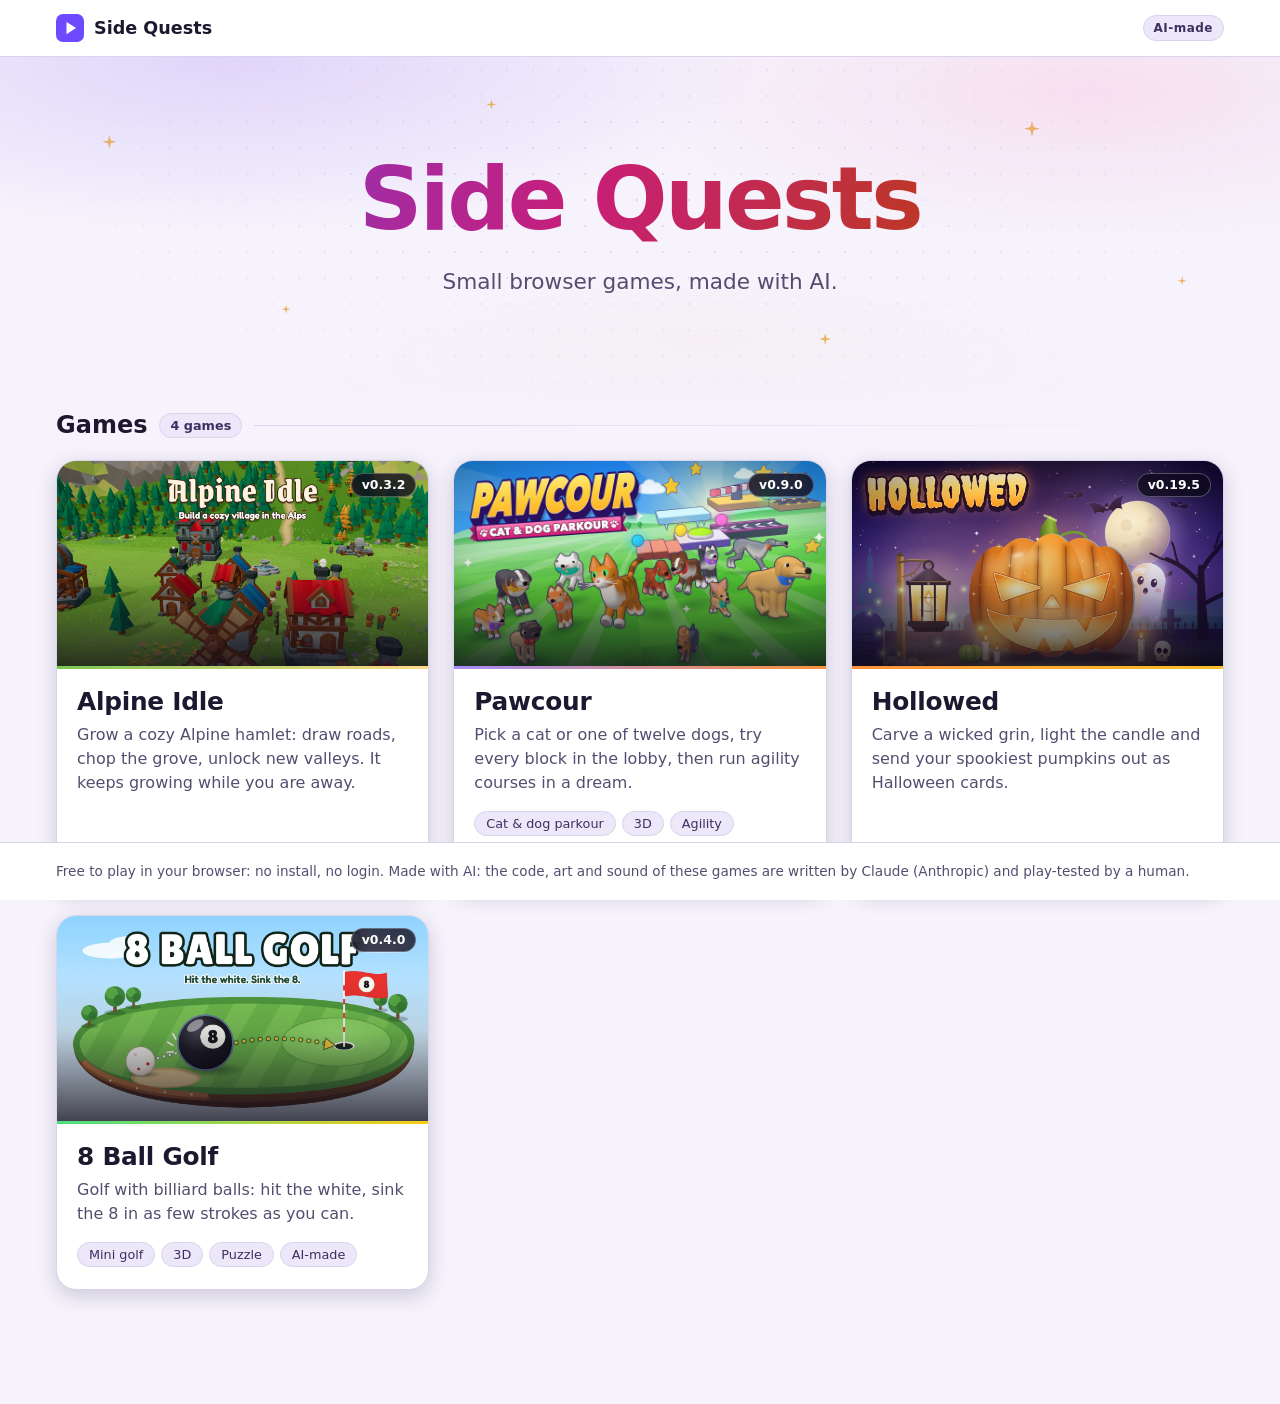
==== index.html @ d1cc4c70 "chore: publish Alpine Idle 0.3.2 (work where the work is)" ====
<!doctype html>
<html lang="en">
<head>
<meta charset="utf-8">
<meta name="viewport" content="width=device-width,initial-scale=1">
<title>Side Quests</title>
<meta name="description" content="Small browser games made with AI: a cat climbing curtains and a Halloween pumpkin-carving toy. Free to play, no install.">
<meta name="color-scheme" content="dark light">
<link rel="icon" href="data:image/svg+xml,%3Csvg xmlns='http://www.w3.org/2000/svg' viewBox='0 0 32 32'%3E%3Crect width='32' height='32' rx='8' fill='%236d4aff'/%3E%3Cpath d='M12 9l11 7-11 7z' fill='%23fff'/%3E%3C/svg%3E">
<style>
:root{--bg:#120f1e;--bar:#1a1630;--card:#211b37;--line:#38315a;--text:#f3f0fc;--muted:#bdb6d6;--chip:#2f2850;--chipt:#ddd6f4;--acc:#a58bff;--shadow:rgba(0,0,0,.5);--g1:#b794ff;--g2:#ff7ac6;--g3:#ffb454;--glow1:rgba(139,92,246,.30);--glow2:rgba(255,106,170,.18);--glow3:rgba(255,160,64,.14);--dot:rgba(190,170,255,.16);--spark:#ffd9a0}
@media (prefers-color-scheme:light){:root{--bg:#f6f3fc;--bar:#fff;--card:#fff;--line:#d9d3ec;--text:#1d1830;--muted:#554d70;--chip:#ece7f9;--chipt:#3b3160;--acc:#5b3fd6;--shadow:rgba(40,30,80,.2);--g1:#6d3fe0;--g2:#c81e78;--g3:#b9400a;--glow1:rgba(139,92,246,.20);--glow2:rgba(255,106,170,.14);--glow3:rgba(255,160,64,.14);--dot:rgba(91,63,214,.14);--spark:#e49a2c}}
*{box-sizing:border-box}
html{-webkit-text-size-adjust:100%}
body{margin:0;min-height:100vh;min-height:100dvh;display:flex;flex-direction:column;background:var(--bg);color:var(--text);font:16px/1.5 system-ui,-apple-system,"Segoe UI",Roboto,sans-serif;overflow-x:hidden}
.wrap{max-width:1200px;margin:0 auto;padding:0 16px;width:100%}
header{position:sticky;top:0;z-index:10;background:var(--bar);border-bottom:1px solid var(--line)}
.bar{display:flex;align-items:center;gap:10px;height:56px;font-weight:700;font-size:1.1rem}
.bar svg{width:28px;height:28px;flex:none}
.ai{margin-left:auto;font-size:.75rem;font-weight:600;letter-spacing:.04em;color:var(--chipt);background:var(--chip);border:1px solid var(--line);border-radius:999px;padding:3px 10px}
.hero{position:relative;overflow:hidden;isolation:isolate;text-align:center;padding:clamp(44px,9vw,96px) 0 clamp(64px,9vw,112px)}
.hero:before{-webkit-mask-image:linear-gradient(#000 55%,transparent);mask-image:linear-gradient(#000 55%,transparent)}
.hero:before{content:"";position:absolute;inset:0;z-index:-2;background:radial-gradient(60% 70% at 18% 0%,var(--glow1),transparent 70%),radial-gradient(50% 60% at 85% 10%,var(--glow2),transparent 70%),radial-gradient(45% 55% at 55% 100%,var(--glow3),transparent 70%)}
.hero:after{content:"";position:absolute;inset:0;z-index:-1;background-image:radial-gradient(var(--dot) 1.2px,transparent 1.6px);background-size:26px 26px;-webkit-mask-image:radial-gradient(70% 90% at 50% 40%,#000,transparent 85%);mask-image:radial-gradient(70% 90% at 50% 40%,#000,transparent 85%)}
.sp{position:absolute;z-index:-1;left:var(--x);top:var(--y);width:var(--s);height:var(--s);background:var(--spark);opacity:.7;clip-path:polygon(50% 0,60% 40%,100% 50%,60% 60%,50% 100%,40% 60%,0 50%,40% 40%);animation:drift var(--d) ease-in-out var(--l) infinite alternate}
@keyframes drift{from{transform:translate3d(0,0,0) rotate(0) scale(.85);opacity:.35}to{transform:translate3d(12px,-22px,0) rotate(40deg) scale(1.1);opacity:.85}}
h1{margin:0;font-size:clamp(2.6rem,10vw,5.5rem);line-height:1.05;font-weight:800;letter-spacing:-.03em;background:linear-gradient(100deg,var(--g1),var(--g2) 45%,var(--g3) 85%);-webkit-background-clip:text;background-clip:text;-webkit-text-fill-color:transparent;color:transparent;padding:0 .05em .08em}
.tag{margin:14px auto 0;max-width:34ch;font-size:clamp(1.05rem,2.6vw,1.35rem);color:var(--muted)}
main.wrap{flex:1;padding-bottom:56px}
.sec{display:flex;align-items:center;gap:12px;margin:0 0 20px}
.sec h2{margin:0;font-size:1.5rem;line-height:1.2}
.cnt{font-size:.8rem;font-weight:600;color:var(--chipt);background:var(--chip);border:1px solid var(--line);border-radius:999px;padding:2px 10px;white-space:nowrap}
.sec i{flex:1;height:1px;background:linear-gradient(90deg,var(--line),transparent)}
.grid{display:grid;gap:24px;grid-template-columns:repeat(auto-fill,minmax(min(340px,100%),1fr));list-style:none;margin:0;padding:0}
.grid>li{position:relative;min-width:0}
.tile{--a:#a58bff;--a2:#ffb454;position:relative;display:flex;flex-direction:column;height:100%;color:inherit;text-decoration:none;background:var(--card);border:1px solid var(--line);border-radius:20px;overflow:hidden;box-shadow:0 6px 20px var(--shadow);transition:transform .25s ease,box-shadow .25s ease,border-color .25s ease}
.tile:hover,.tile:focus-visible{transform:translateY(-6px);border-color:var(--a);box-shadow:0 0 0 2px var(--a),0 18px 48px var(--shadow),0 0 44px -6px var(--a)}
.tile:focus-visible{outline:3px solid var(--text);outline-offset:3px}
.cover{position:relative;overflow:hidden;background:var(--chip)}
.cover img{display:block;width:100%;height:auto;aspect-ratio:16/9;object-fit:cover;transition:transform .5s ease}
.tile:hover .cover img,.tile:focus-visible .cover img{transform:scale(1.04)}
.cover:before{content:"";position:absolute;inset:0;z-index:1;background:linear-gradient(to top,rgba(12,9,24,.78),rgba(12,9,24,.12) 45%,transparent 70%)}
.cover:after{content:"";position:absolute;left:0;right:0;bottom:0;height:3px;z-index:2;background:linear-gradient(90deg,var(--a),var(--a2))}
.ver{position:absolute;z-index:3;top:12px;right:12px;font-size:.78rem;font-weight:700;font-variant-numeric:tabular-nums;color:#fff;background:rgba(14,10,28,.78);border:1px solid rgba(255,255,255,.28);border-radius:999px;padding:2px 10px;-webkit-backdrop-filter:blur(6px);backdrop-filter:blur(6px)}
.play{position:absolute;z-index:3;left:50%;top:50%;width:68px;height:68px;margin:-34px 0 0 -34px;display:grid;place-items:center;border-radius:50%;background:linear-gradient(135deg,var(--a),var(--a2));box-shadow:0 8px 28px rgba(0,0,0,.5);opacity:0;transform:scale(.7);transition:opacity .25s ease,transform .25s ease}
.play svg{width:28px;height:28px;margin-left:4px;fill:#140f26}
.tile:hover .play,.tile:focus-visible .play{opacity:1;transform:scale(1)}
@media (hover:none){.play{opacity:.95;transform:scale(.8);width:52px;height:52px;margin:-26px 0 0 -26px;top:auto;bottom:14px;left:auto;right:14px}.play svg{width:22px;height:22px}}
.info{padding:18px 20px 22px;display:flex;flex-direction:column;flex:1}
.info h3{margin:0 0 6px;font-size:1.55rem;line-height:1.2;letter-spacing:-.01em}
.info p{margin:0 0 16px;color:var(--muted);font-size:1rem}
.tags{display:flex;flex-wrap:wrap;gap:6px;margin-top:auto}
.tags span{background:var(--chip);color:var(--chipt);border:1px solid var(--line);border-radius:999px;padding:2px 11px;font-size:.8rem}
footer{position:sticky;bottom:0;z-index:10;background:var(--bar);border-top:1px solid var(--line);color:var(--muted);font-size:.85rem}
footer p{margin:0;padding:18px 0}
@media (prefers-reduced-motion:reduce){.sp{animation:none}.tile,.cover img,.play{transition:none}.tile:hover,.tile:focus-visible{transform:none}.tile:hover .cover img,.tile:focus-visible .cover img{transform:none}}
@media (max-width:480px){.info{padding:16px}}
</style>
</head>
<body>
<header><div class="wrap bar"><svg viewBox="0 0 32 32" aria-hidden="true"><rect width="32" height="32" rx="8" fill="#6d4aff"/><path d="M12 9l11 7-11 7z" fill="#fff"/></svg><span>Side Quests</span><span class="ai">AI-made</span></div></header>
<div class="hero" id="top">
<span class="sp" style="--x:8%;--y:22%;--s:14px;--d:7s;--l:0s" aria-hidden="true"></span>
<span class="sp" style="--x:22%;--y:70%;--s:9px;--d:9s;--l:-3s" aria-hidden="true"></span>
<span class="sp" style="--x:38%;--y:12%;--s:10px;--d:8s;--l:-5s" aria-hidden="true"></span>
<span class="sp" style="--x:64%;--y:78%;--s:12px;--d:10s;--l:-2s" aria-hidden="true"></span>
<span class="sp" style="--x:80%;--y:18%;--s:16px;--d:8.5s;--l:-6s" aria-hidden="true"></span>
<span class="sp" style="--x:92%;--y:62%;--s:9px;--d:11s;--l:-4s" aria-hidden="true"></span>
<div class="wrap"><h1>Side Quests</h1><p class="tag">Small browser games, made with AI.</p></div>
</div>
<main class="wrap">
<div class="sec"><h2>Games</h2><span class="cnt" id="cnt"></span><i aria-hidden="true"></i></div>
<ul class="grid" id="grid">
</ul>
<noscript><p>Play: <a href="pawcour/">Pawcour</a> | <a href="hollowed/">Hollowed</a></p></noscript>
</main>
<footer><div class="wrap"><p>Free to play in your browser: no install, no login. Made with AI: the code, art and sound of these games are written by Claude (Anthropic) and play-tested by a human.</p></div></footer>
<script>
// To add a game: append one object here (keep href first, then version: the publish scripts patch it).
var GAMES=[
{href:"alpine-idle/",version:"0.3.2",img:"assets/alpine-idle.jpg",title:"Alpine Idle",desc:"Grow a cozy Alpine hamlet: draw roads, chop the grove, unlock new valleys. It keeps growing while you are away.",tags:["Idle","Town builder","3D","AI-made"],accent:"#7cc655",accent2:"#ffd98a"},
{href:"pawcour/",version:"0.9.0",img:"assets/pawcour.jpg",title:"Pawcour",desc:"Pick a cat or one of twelve dogs, try every block in the lobby, then run agility courses in a dream.",tags:["Cat & dog parkour","3D","Agility","AI-made"],accent:"#a78bfa",accent2:"#fb923c"},
{href:"hollowed/",version:"0.19.5",img:"assets/hollowed.jpg",title:"Hollowed",desc:"Carve a wicked grin, light the candle and send your spookiest pumpkins out as Halloween cards.",tags:["Carving","3D","Halloween","AI-made"],accent:"#fb923c",accent2:"#fbbf24"},
{href:"8-ball-golf/",version:"0.4.0",img:"assets/8-ball-golf.jpg",title:"8 Ball Golf",desc:"Golf with billiard balls: hit the white, sink the 8 in as few strokes as you can.",tags:["Mini golf","3D","Puzzle","AI-made"],accent:"#4ade80",accent2:"#facc15"}
];
var g=document.getElementById("grid");
function el(t,c,x){var e=document.createElement(t);if(c)e.className=c;if(x)e.textContent=x;return e}
GAMES.forEach(function(x){
var li=el("li"),a=el("a","tile"),cv=el("div","cover"),im=el("img"),info=el("div","info"),t=el("div","tags");
a.href=x.href;a.style.setProperty("--a",x.accent||"#a58bff");a.style.setProperty("--a2",x.accent2||x.accent||"#ffb454");
im.src=x.img;im.alt="";im.loading="lazy";im.width=1280;im.height=720;cv.appendChild(im);
if(x.version)cv.appendChild(el("span","ver","v"+x.version));
var pl=el("span","play");pl.setAttribute("aria-hidden","true");pl.innerHTML='<svg viewBox="0 0 24 24"><path d="M7 4.5v15l13-7.5z"/></svg>';cv.appendChild(pl);
x.tags.forEach(function(s){t.appendChild(el("span",0,s))});
info.append(el("h3",0,x.title),el("p",0,x.desc),t);a.append(cv,info);li.appendChild(a);g.appendChild(li)});
document.getElementById("cnt").textContent=GAMES.length+(GAMES.length===1?" game":" games");
</script>
</body>
</html>
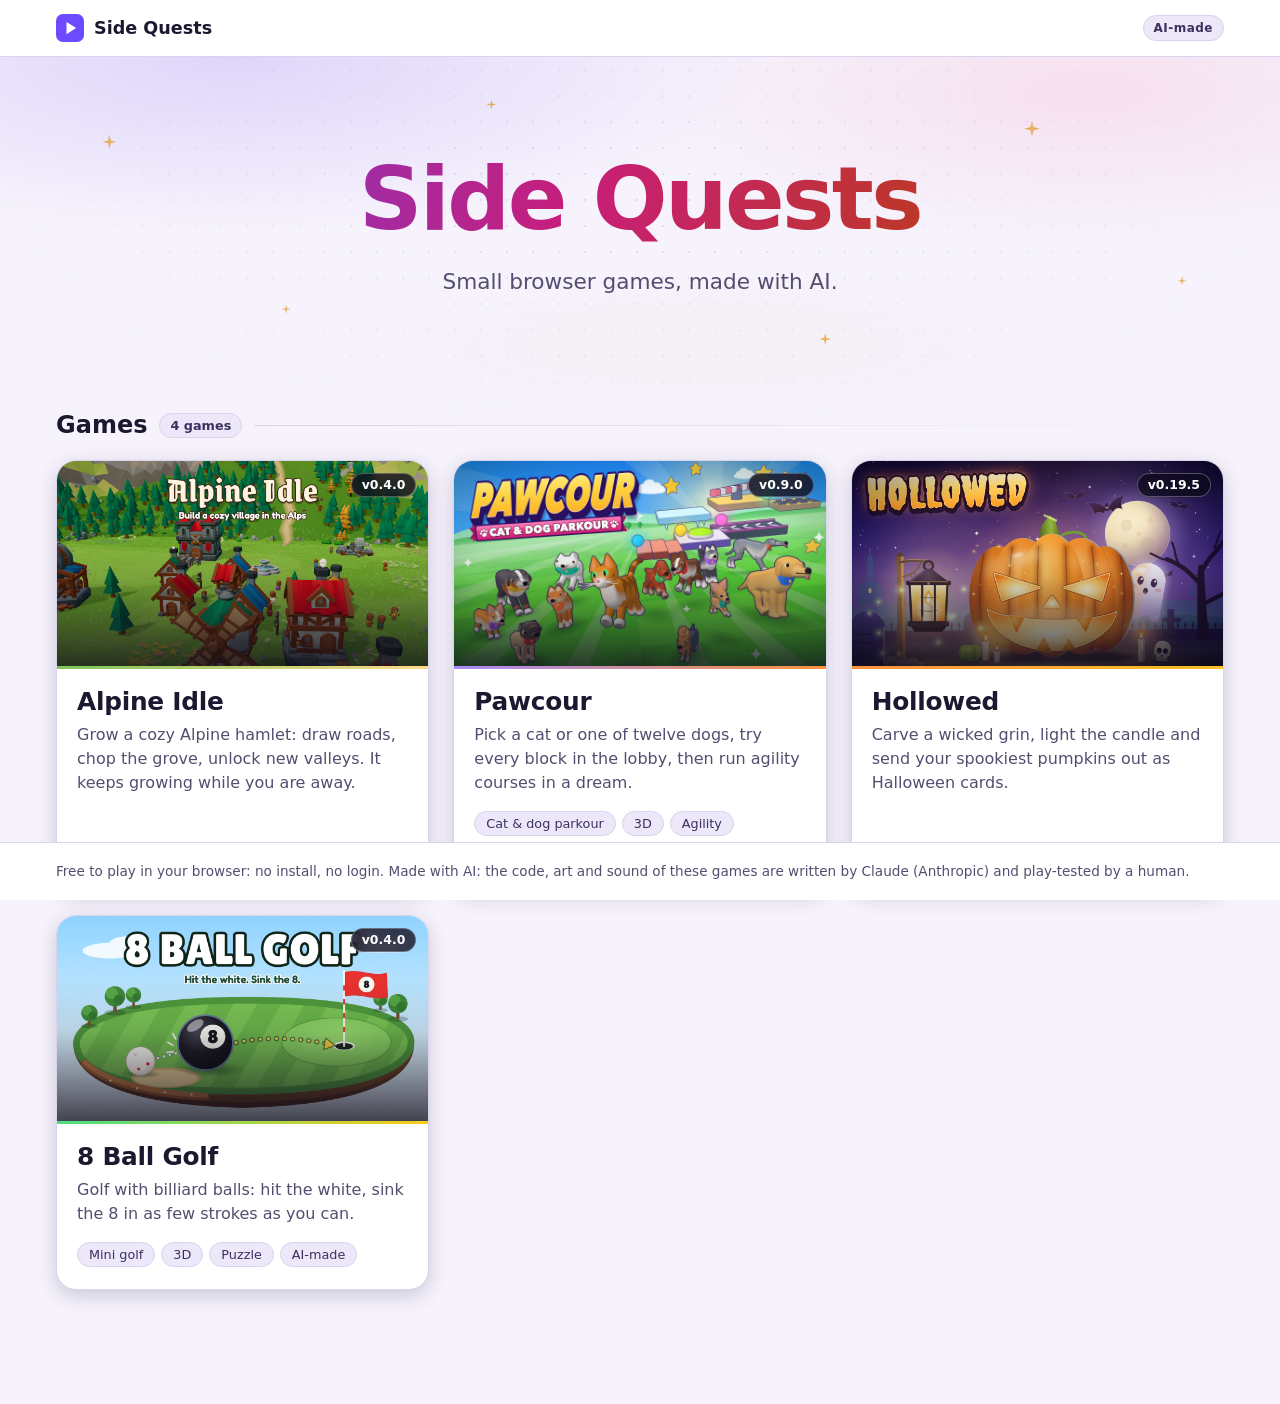
==== commit 4e8bcc24: "chore: publish Alpine Idle 0.4.0 (forest everywhere, bridges, villager kit)" ====
--- a/index.html
+++ b/index.html
@@ -78,7 +78,7 @@
 <script>
 // To add a game: append one object here (keep href first, then version: the publish scripts patch it).
 var GAMES=[
-{href:"alpine-idle/",version:"0.3.2",img:"assets/alpine-idle.jpg",title:"Alpine Idle",desc:"Grow a cozy Alpine hamlet: draw roads, chop the grove, unlock new valleys. It keeps growing while you are away.",tags:["Idle","Town builder","3D","AI-made"],accent:"#7cc655",accent2:"#ffd98a"},
+{href:"alpine-idle/",version:"0.4.0",img:"assets/alpine-idle.jpg",title:"Alpine Idle",desc:"Grow a cozy Alpine hamlet: draw roads, chop the grove, unlock new valleys. It keeps growing while you are away.",tags:["Idle","Town builder","3D","AI-made"],accent:"#7cc655",accent2:"#ffd98a"},
 {href:"pawcour/",version:"0.9.0",img:"assets/pawcour.jpg",title:"Pawcour",desc:"Pick a cat or one of twelve dogs, try every block in the lobby, then run agility courses in a dream.",tags:["Cat & dog parkour","3D","Agility","AI-made"],accent:"#a78bfa",accent2:"#fb923c"},
 {href:"hollowed/",version:"0.19.5",img:"assets/hollowed.jpg",title:"Hollowed",desc:"Carve a wicked grin, light the candle and send your spookiest pumpkins out as Halloween cards.",tags:["Carving","3D","Halloween","AI-made"],accent:"#fb923c",accent2:"#fbbf24"},
 {href:"8-ball-golf/",version:"0.4.0",img:"assets/8-ball-golf.jpg",title:"8 Ball Golf",desc:"Golf with billiard balls: hit the white, sink the 8 in as few strokes as you can.",tags:["Mini golf","3D","Puzzle","AI-made"],accent:"#4ade80",accent2:"#facc15"}
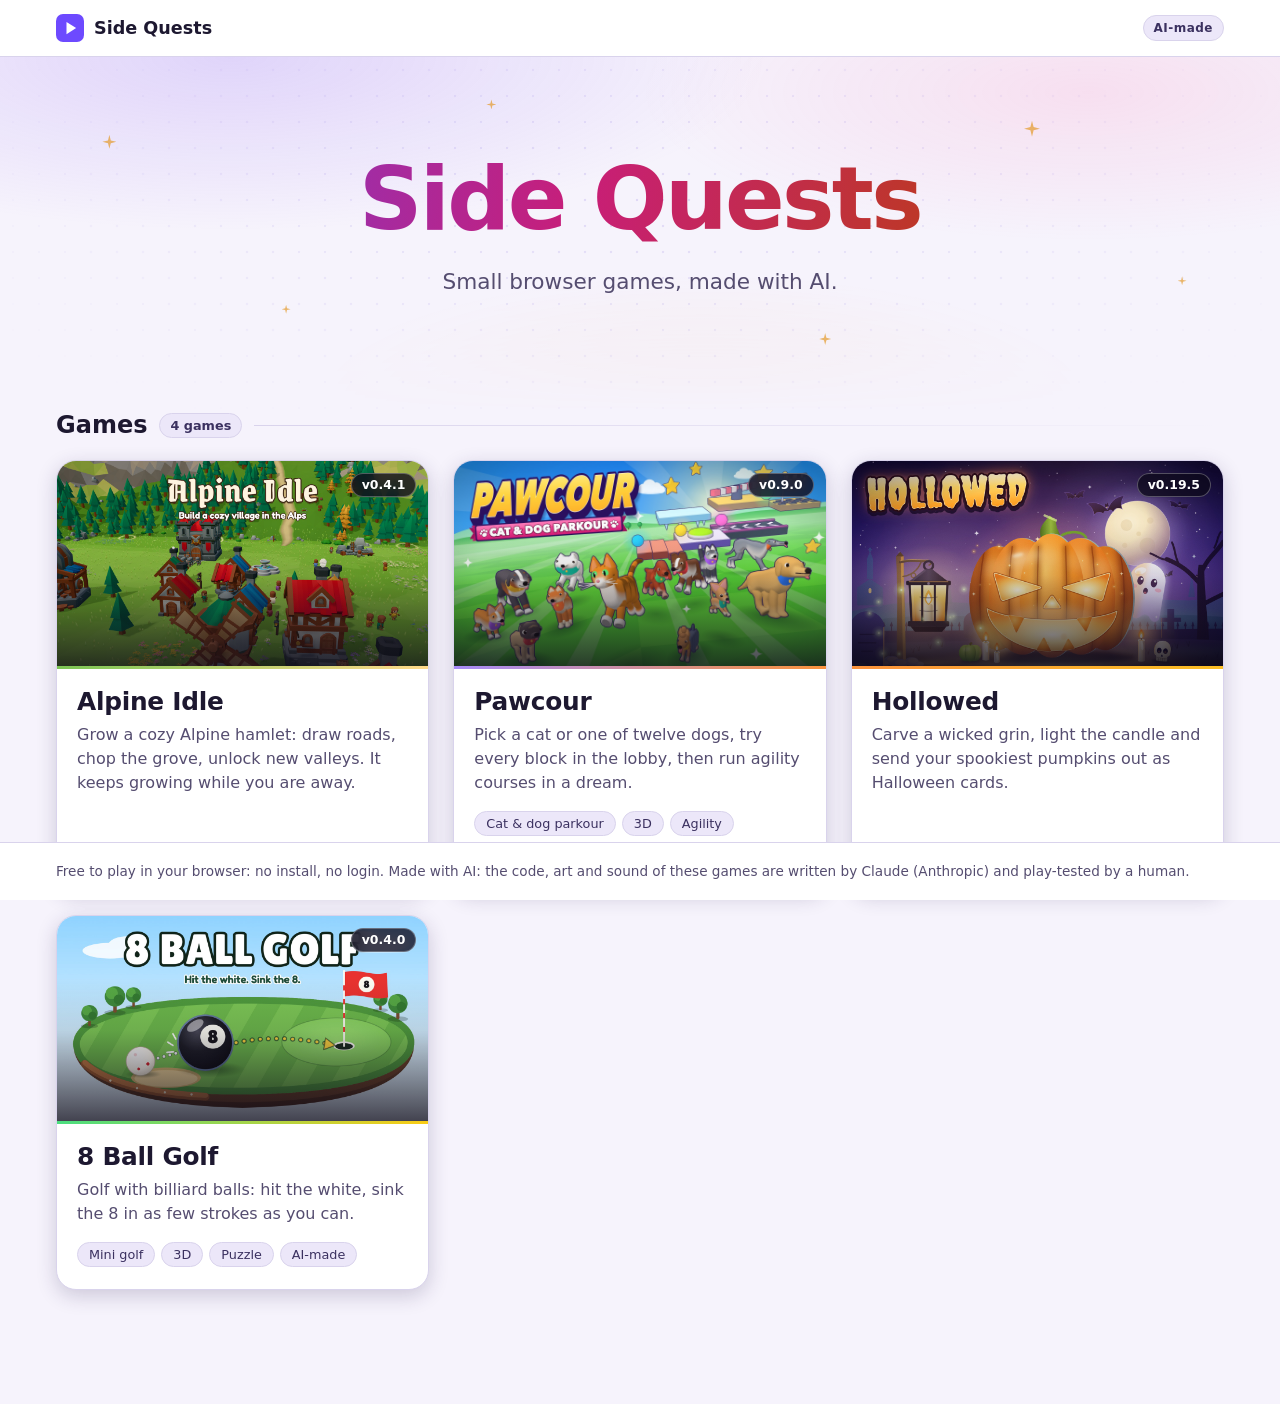
==== commit 68224323: "chore: publish Alpine Idle 0.4.1 (speed buttons)" ====
--- a/index.html
+++ b/index.html
@@ -78,7 +78,7 @@
 <script>
 // To add a game: append one object here (keep href first, then version: the publish scripts patch it).
 var GAMES=[
-{href:"alpine-idle/",version:"0.4.0",img:"assets/alpine-idle.jpg",title:"Alpine Idle",desc:"Grow a cozy Alpine hamlet: draw roads, chop the grove, unlock new valleys. It keeps growing while you are away.",tags:["Idle","Town builder","3D","AI-made"],accent:"#7cc655",accent2:"#ffd98a"},
+{href:"alpine-idle/",version:"0.4.1",img:"assets/alpine-idle.jpg",title:"Alpine Idle",desc:"Grow a cozy Alpine hamlet: draw roads, chop the grove, unlock new valleys. It keeps growing while you are away.",tags:["Idle","Town builder","3D","AI-made"],accent:"#7cc655",accent2:"#ffd98a"},
 {href:"pawcour/",version:"0.9.0",img:"assets/pawcour.jpg",title:"Pawcour",desc:"Pick a cat or one of twelve dogs, try every block in the lobby, then run agility courses in a dream.",tags:["Cat & dog parkour","3D","Agility","AI-made"],accent:"#a78bfa",accent2:"#fb923c"},
 {href:"hollowed/",version:"0.19.5",img:"assets/hollowed.jpg",title:"Hollowed",desc:"Carve a wicked grin, light the candle and send your spookiest pumpkins out as Halloween cards.",tags:["Carving","3D","Halloween","AI-made"],accent:"#fb923c",accent2:"#fbbf24"},
 {href:"8-ball-golf/",version:"0.4.0",img:"assets/8-ball-golf.jpg",title:"8 Ball Golf",desc:"Golf with billiard balls: hit the white, sink the 8 in as few strokes as you can.",tags:["Mini golf","3D","Puzzle","AI-made"],accent:"#4ade80",accent2:"#facc15"}
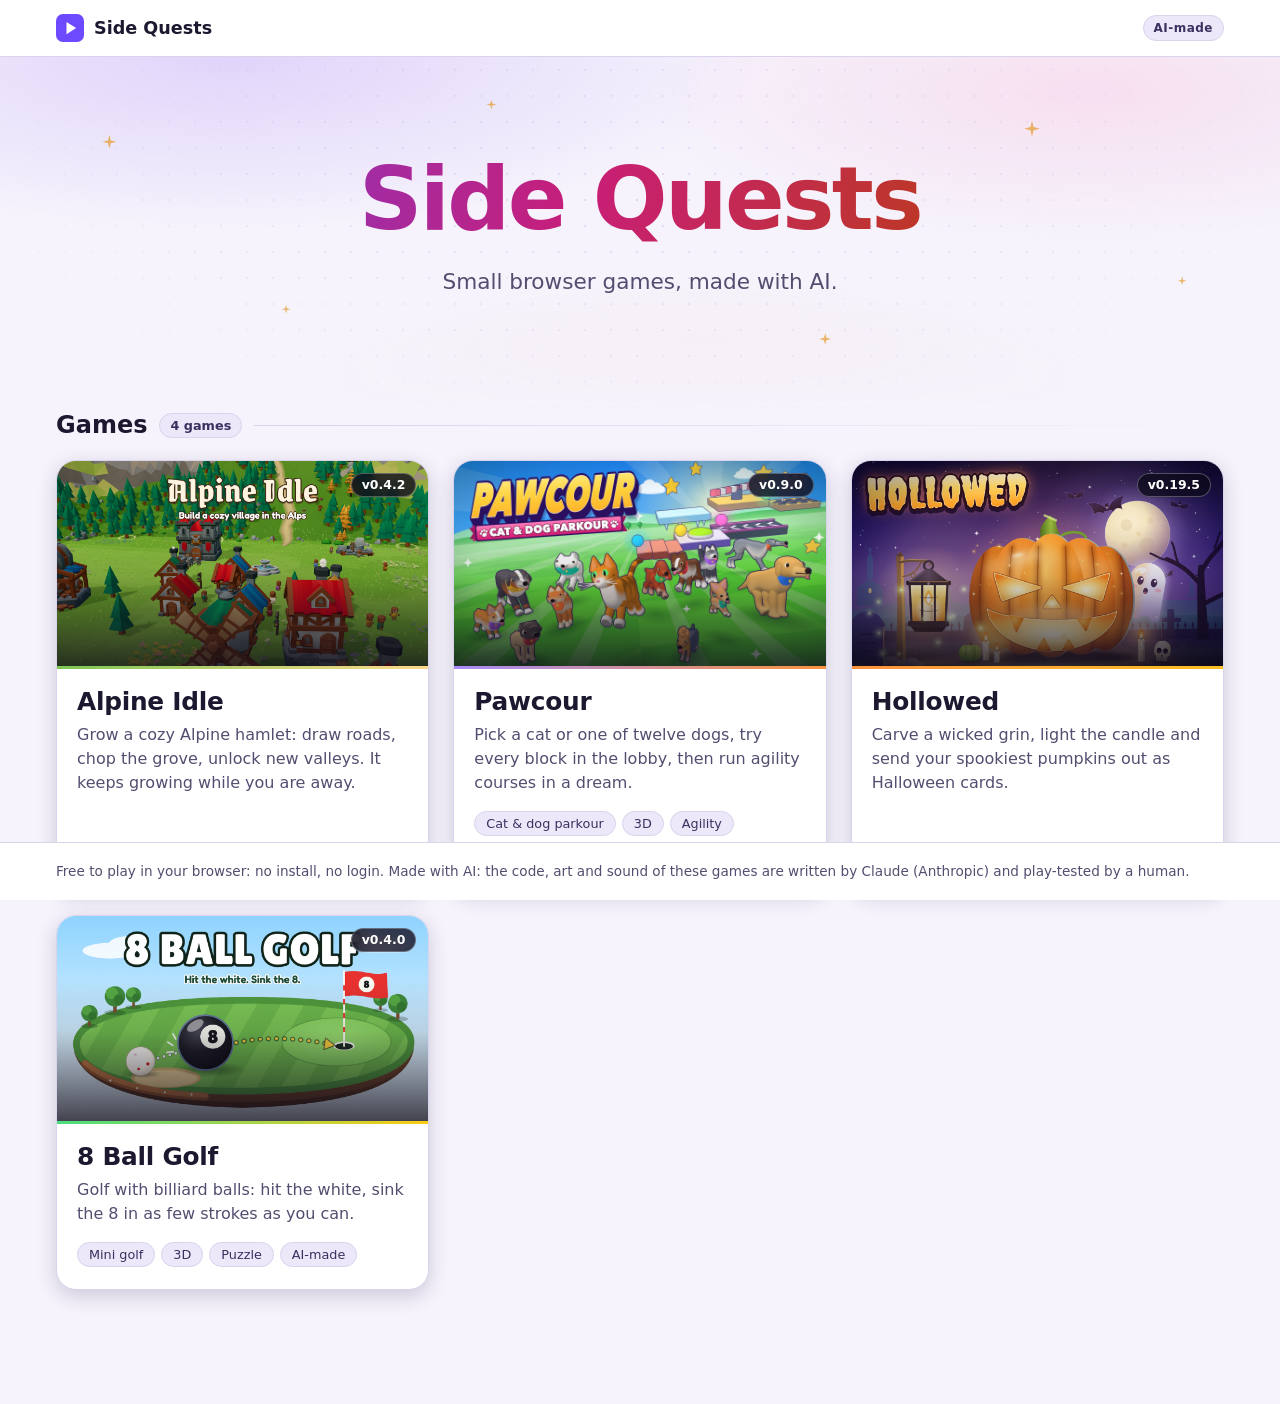
==== commit 8e4a3383: "chore: publish Alpine Idle 0.4.2 (job board, no start roads, grounded buildings, patrols)" ====
--- a/index.html
+++ b/index.html
@@ -78,7 +78,7 @@
 <script>
 // To add a game: append one object here (keep href first, then version: the publish scripts patch it).
 var GAMES=[
-{href:"alpine-idle/",version:"0.4.1",img:"assets/alpine-idle.jpg",title:"Alpine Idle",desc:"Grow a cozy Alpine hamlet: draw roads, chop the grove, unlock new valleys. It keeps growing while you are away.",tags:["Idle","Town builder","3D","AI-made"],accent:"#7cc655",accent2:"#ffd98a"},
+{href:"alpine-idle/",version:"0.4.2",img:"assets/alpine-idle.jpg",title:"Alpine Idle",desc:"Grow a cozy Alpine hamlet: draw roads, chop the grove, unlock new valleys. It keeps growing while you are away.",tags:["Idle","Town builder","3D","AI-made"],accent:"#7cc655",accent2:"#ffd98a"},
 {href:"pawcour/",version:"0.9.0",img:"assets/pawcour.jpg",title:"Pawcour",desc:"Pick a cat or one of twelve dogs, try every block in the lobby, then run agility courses in a dream.",tags:["Cat & dog parkour","3D","Agility","AI-made"],accent:"#a78bfa",accent2:"#fb923c"},
 {href:"hollowed/",version:"0.19.5",img:"assets/hollowed.jpg",title:"Hollowed",desc:"Carve a wicked grin, light the candle and send your spookiest pumpkins out as Halloween cards.",tags:["Carving","3D","Halloween","AI-made"],accent:"#fb923c",accent2:"#fbbf24"},
 {href:"8-ball-golf/",version:"0.4.0",img:"assets/8-ball-golf.jpg",title:"8 Ball Golf",desc:"Golf with billiard balls: hit the white, sink the 8 in as few strokes as you can.",tags:["Mini golf","3D","Puzzle","AI-made"],accent:"#4ade80",accent2:"#facc15"}
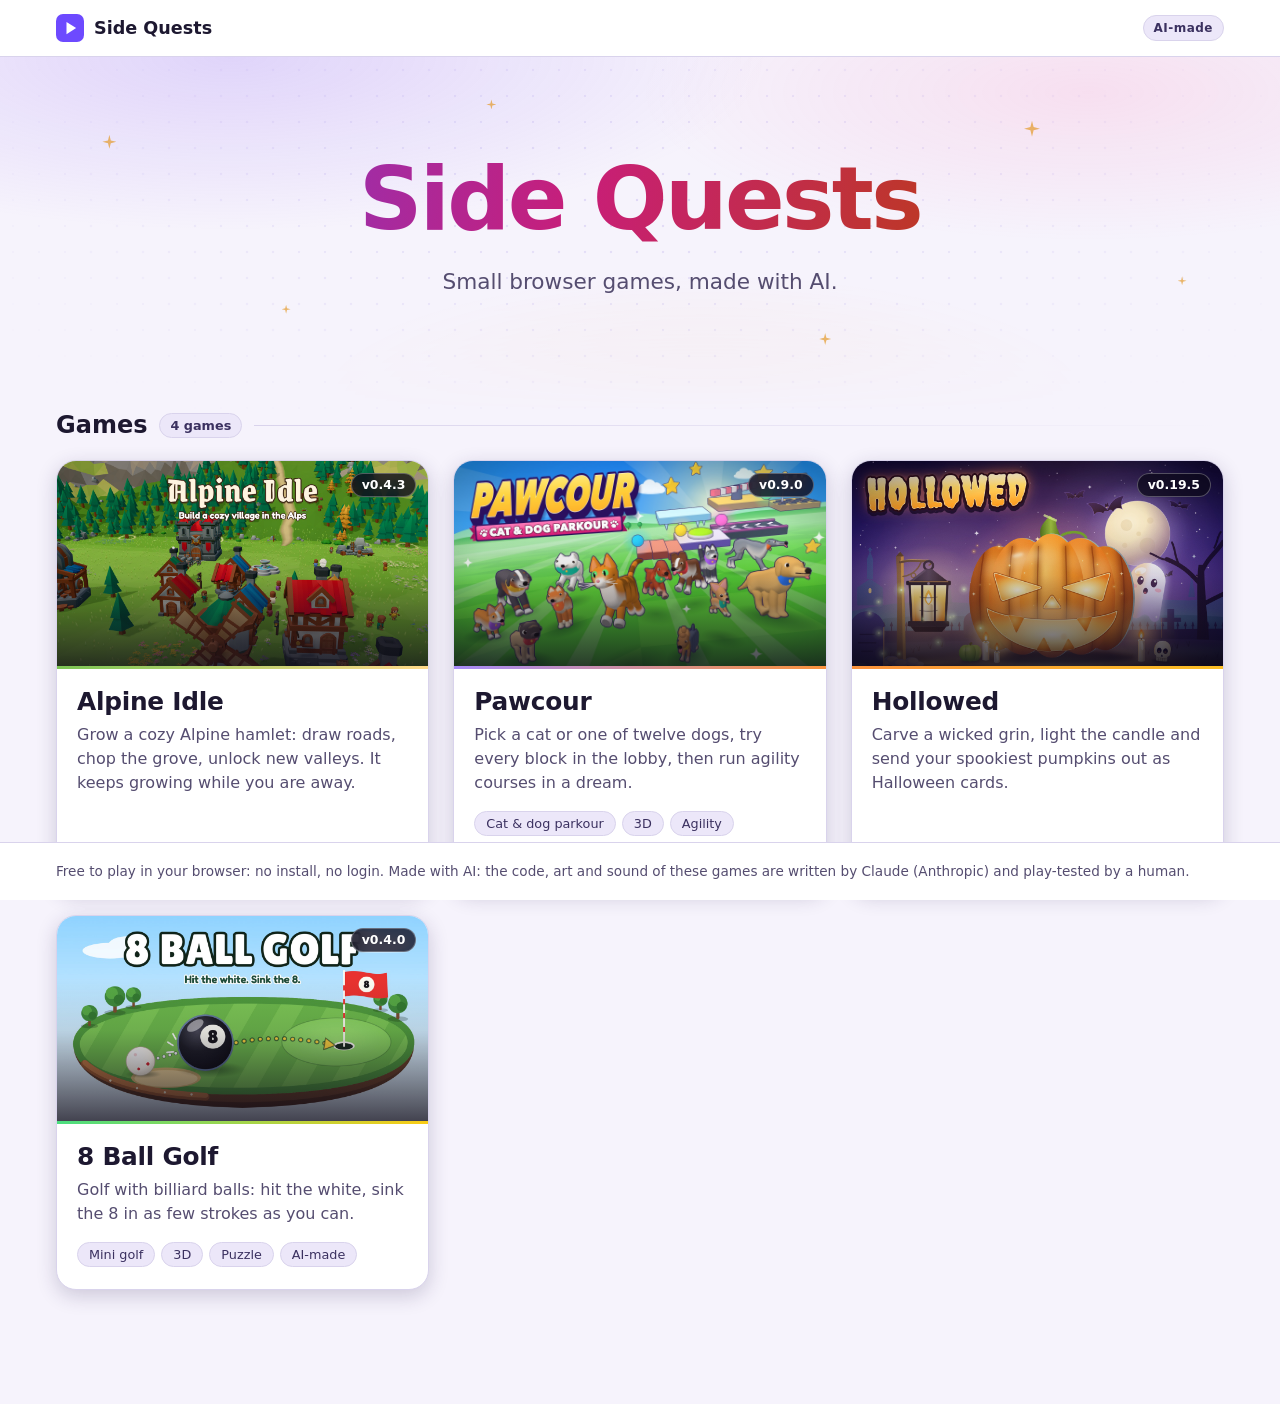
==== commit 4f3e735f: "chore: publish Alpine Idle 0.4.3 (speed buttons fix)" ====
--- a/index.html
+++ b/index.html
@@ -78,7 +78,7 @@
 <script>
 // To add a game: append one object here (keep href first, then version: the publish scripts patch it).
 var GAMES=[
-{href:"alpine-idle/",version:"0.4.2",img:"assets/alpine-idle.jpg",title:"Alpine Idle",desc:"Grow a cozy Alpine hamlet: draw roads, chop the grove, unlock new valleys. It keeps growing while you are away.",tags:["Idle","Town builder","3D","AI-made"],accent:"#7cc655",accent2:"#ffd98a"},
+{href:"alpine-idle/",version:"0.4.3",img:"assets/alpine-idle.jpg",title:"Alpine Idle",desc:"Grow a cozy Alpine hamlet: draw roads, chop the grove, unlock new valleys. It keeps growing while you are away.",tags:["Idle","Town builder","3D","AI-made"],accent:"#7cc655",accent2:"#ffd98a"},
 {href:"pawcour/",version:"0.9.0",img:"assets/pawcour.jpg",title:"Pawcour",desc:"Pick a cat or one of twelve dogs, try every block in the lobby, then run agility courses in a dream.",tags:["Cat & dog parkour","3D","Agility","AI-made"],accent:"#a78bfa",accent2:"#fb923c"},
 {href:"hollowed/",version:"0.19.5",img:"assets/hollowed.jpg",title:"Hollowed",desc:"Carve a wicked grin, light the candle and send your spookiest pumpkins out as Halloween cards.",tags:["Carving","3D","Halloween","AI-made"],accent:"#fb923c",accent2:"#fbbf24"},
 {href:"8-ball-golf/",version:"0.4.0",img:"assets/8-ball-golf.jpg",title:"8 Ball Golf",desc:"Golf with billiard balls: hit the white, sink the 8 in as few strokes as you can.",tags:["Mini golf","3D","Puzzle","AI-made"],accent:"#4ade80",accent2:"#facc15"}
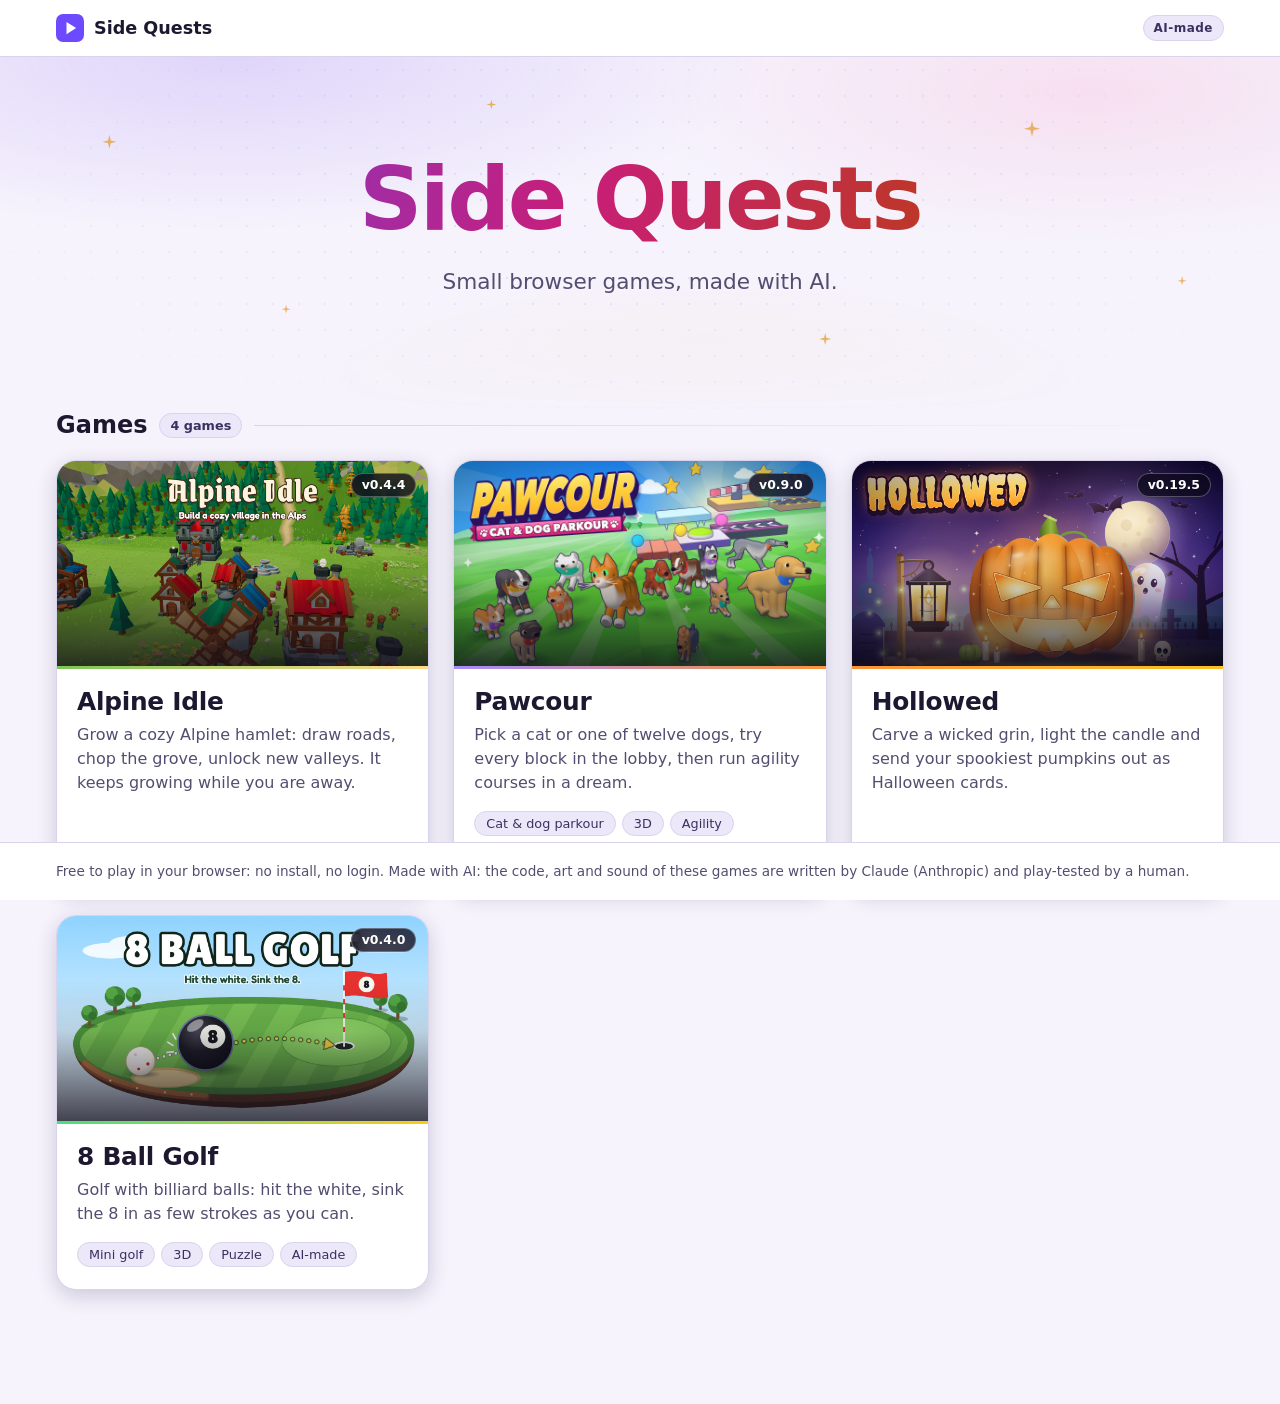
==== commit c80f6304: "chore: publish Alpine Idle 0.4.4 (one ground, fewer raids)" ====
--- a/index.html
+++ b/index.html
@@ -78,7 +78,7 @@
 <script>
 // To add a game: append one object here (keep href first, then version: the publish scripts patch it).
 var GAMES=[
-{href:"alpine-idle/",version:"0.4.3",img:"assets/alpine-idle.jpg",title:"Alpine Idle",desc:"Grow a cozy Alpine hamlet: draw roads, chop the grove, unlock new valleys. It keeps growing while you are away.",tags:["Idle","Town builder","3D","AI-made"],accent:"#7cc655",accent2:"#ffd98a"},
+{href:"alpine-idle/",version:"0.4.4",img:"assets/alpine-idle.jpg",title:"Alpine Idle",desc:"Grow a cozy Alpine hamlet: draw roads, chop the grove, unlock new valleys. It keeps growing while you are away.",tags:["Idle","Town builder","3D","AI-made"],accent:"#7cc655",accent2:"#ffd98a"},
 {href:"pawcour/",version:"0.9.0",img:"assets/pawcour.jpg",title:"Pawcour",desc:"Pick a cat or one of twelve dogs, try every block in the lobby, then run agility courses in a dream.",tags:["Cat & dog parkour","3D","Agility","AI-made"],accent:"#a78bfa",accent2:"#fb923c"},
 {href:"hollowed/",version:"0.19.5",img:"assets/hollowed.jpg",title:"Hollowed",desc:"Carve a wicked grin, light the candle and send your spookiest pumpkins out as Halloween cards.",tags:["Carving","3D","Halloween","AI-made"],accent:"#fb923c",accent2:"#fbbf24"},
 {href:"8-ball-golf/",version:"0.4.0",img:"assets/8-ball-golf.jpg",title:"8 Ball Golf",desc:"Golf with billiard balls: hit the white, sink the 8 in as few strokes as you can.",tags:["Mini golf","3D","Puzzle","AI-made"],accent:"#4ade80",accent2:"#facc15"}
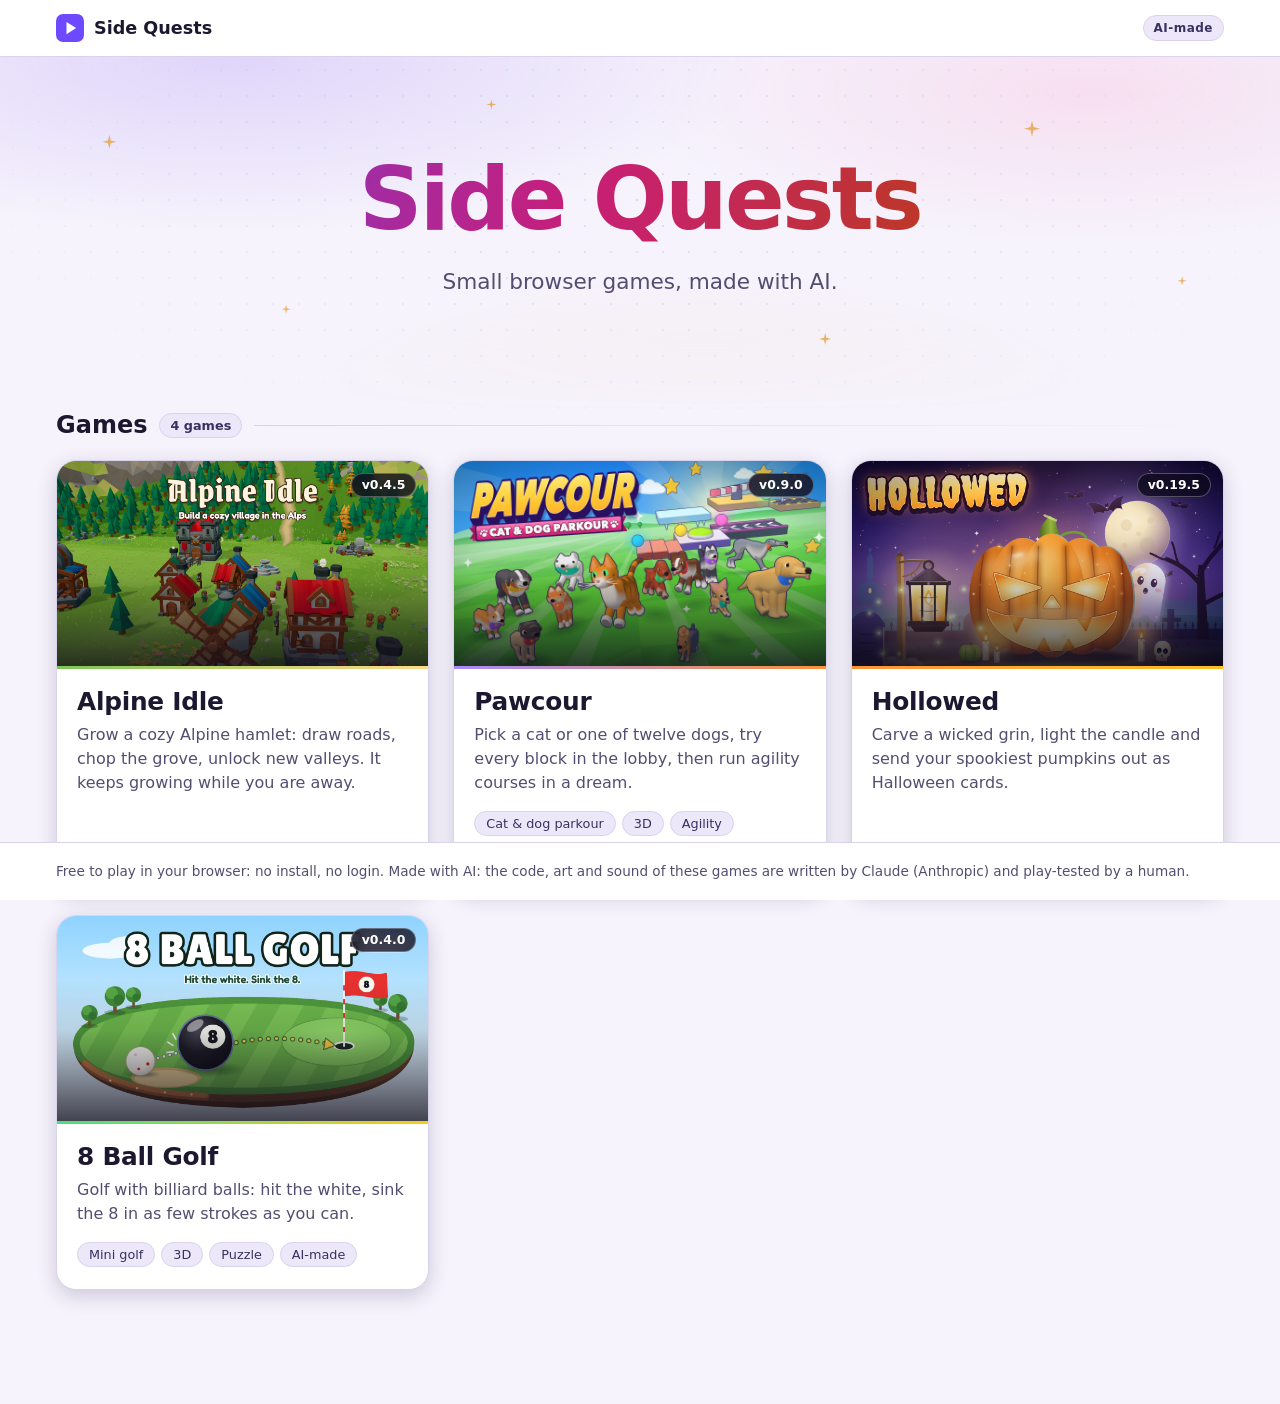
==== commit cd5572b7: "chore: publish Alpine Idle 0.4.5 (village squares, bigger reach)" ====
--- a/index.html
+++ b/index.html
@@ -78,7 +78,7 @@
 <script>
 // To add a game: append one object here (keep href first, then version: the publish scripts patch it).
 var GAMES=[
-{href:"alpine-idle/",version:"0.4.4",img:"assets/alpine-idle.jpg",title:"Alpine Idle",desc:"Grow a cozy Alpine hamlet: draw roads, chop the grove, unlock new valleys. It keeps growing while you are away.",tags:["Idle","Town builder","3D","AI-made"],accent:"#7cc655",accent2:"#ffd98a"},
+{href:"alpine-idle/",version:"0.4.5",img:"assets/alpine-idle.jpg",title:"Alpine Idle",desc:"Grow a cozy Alpine hamlet: draw roads, chop the grove, unlock new valleys. It keeps growing while you are away.",tags:["Idle","Town builder","3D","AI-made"],accent:"#7cc655",accent2:"#ffd98a"},
 {href:"pawcour/",version:"0.9.0",img:"assets/pawcour.jpg",title:"Pawcour",desc:"Pick a cat or one of twelve dogs, try every block in the lobby, then run agility courses in a dream.",tags:["Cat & dog parkour","3D","Agility","AI-made"],accent:"#a78bfa",accent2:"#fb923c"},
 {href:"hollowed/",version:"0.19.5",img:"assets/hollowed.jpg",title:"Hollowed",desc:"Carve a wicked grin, light the candle and send your spookiest pumpkins out as Halloween cards.",tags:["Carving","3D","Halloween","AI-made"],accent:"#fb923c",accent2:"#fbbf24"},
 {href:"8-ball-golf/",version:"0.4.0",img:"assets/8-ball-golf.jpg",title:"8 Ball Golf",desc:"Golf with billiard balls: hit the white, sink the 8 in as few strokes as you can.",tags:["Mini golf","3D","Puzzle","AI-made"],accent:"#4ade80",accent2:"#facc15"}
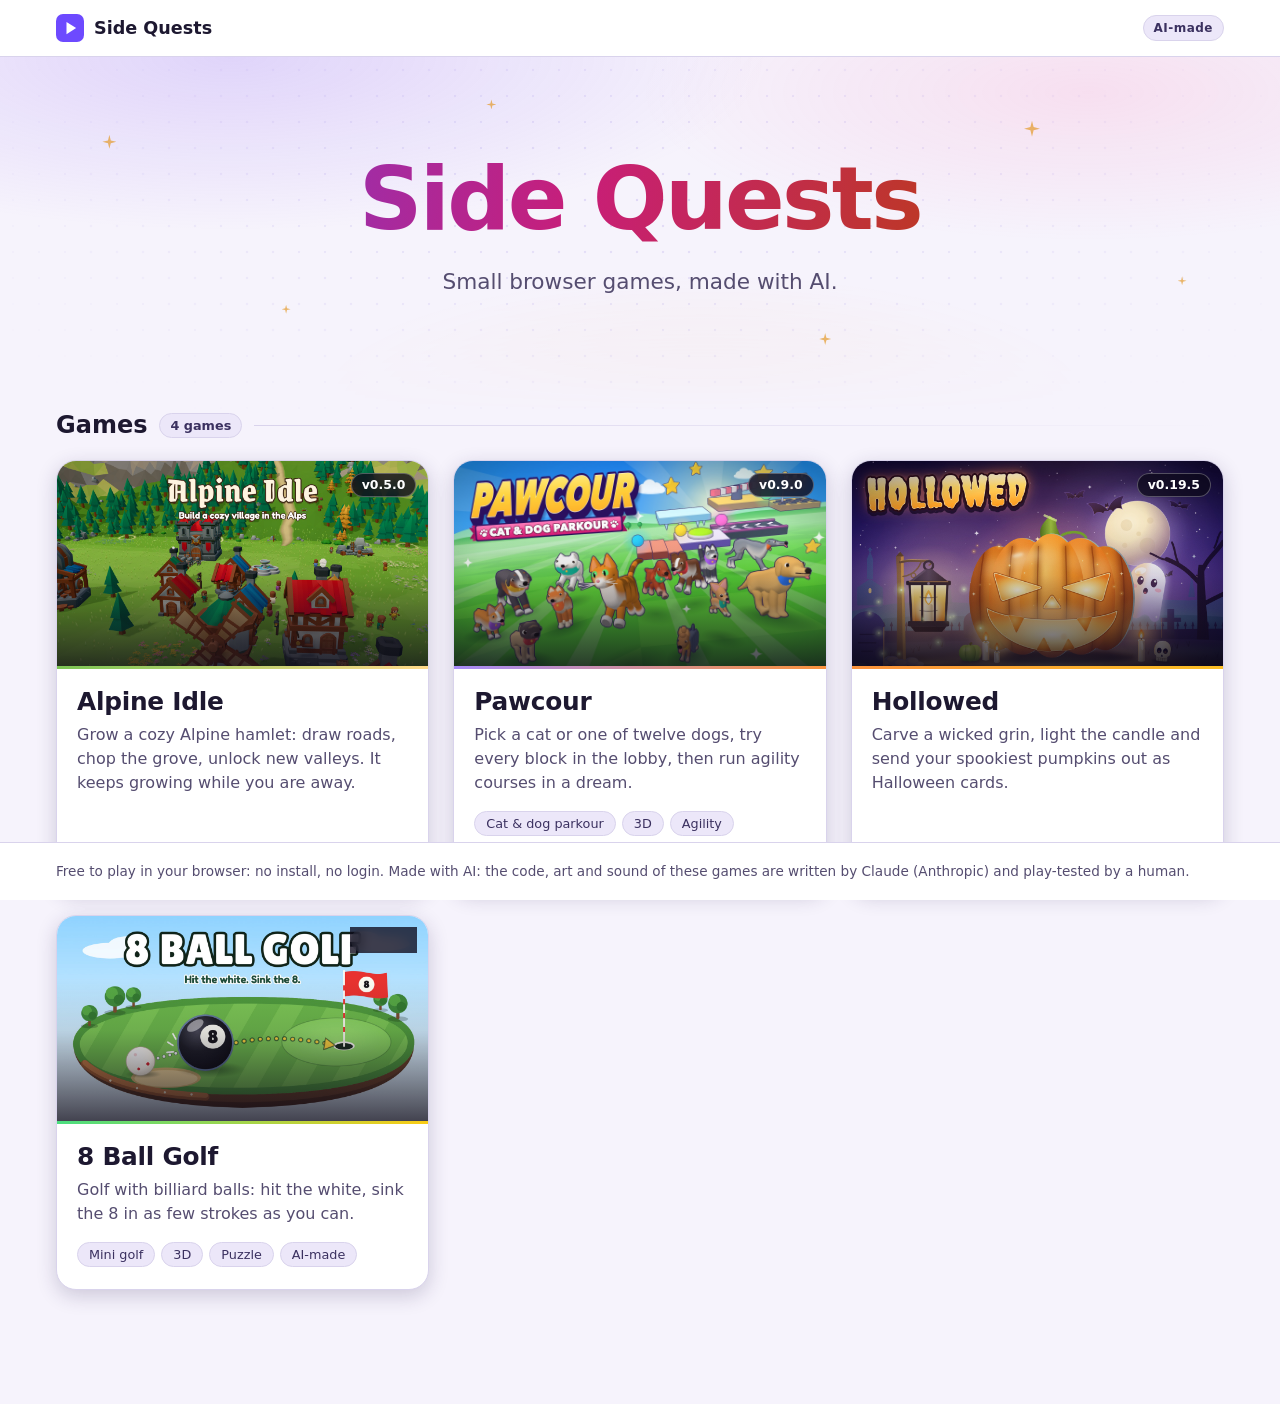
==== commit 8f8d9415: "chore: publish Alpine Idle 0.5.0 (planting, Hearth tiers, Market)" ====
--- a/index.html
+++ b/index.html
@@ -78,7 +78,7 @@
 <script>
 // To add a game: append one object here (keep href first, then version: the publish scripts patch it).
 var GAMES=[
-{href:"alpine-idle/",version:"0.4.5",img:"assets/alpine-idle.jpg",title:"Alpine Idle",desc:"Grow a cozy Alpine hamlet: draw roads, chop the grove, unlock new valleys. It keeps growing while you are away.",tags:["Idle","Town builder","3D","AI-made"],accent:"#7cc655",accent2:"#ffd98a"},
+{href:"alpine-idle/",version:"0.5.0",img:"assets/alpine-idle.jpg",title:"Alpine Idle",desc:"Grow a cozy Alpine hamlet: draw roads, chop the grove, unlock new valleys. It keeps growing while you are away.",tags:["Idle","Town builder","3D","AI-made"],accent:"#7cc655",accent2:"#ffd98a"},
 {href:"pawcour/",version:"0.9.0",img:"assets/pawcour.jpg",title:"Pawcour",desc:"Pick a cat or one of twelve dogs, try every block in the lobby, then run agility courses in a dream.",tags:["Cat & dog parkour","3D","Agility","AI-made"],accent:"#a78bfa",accent2:"#fb923c"},
 {href:"hollowed/",version:"0.19.5",img:"assets/hollowed.jpg",title:"Hollowed",desc:"Carve a wicked grin, light the candle and send your spookiest pumpkins out as Halloween cards.",tags:["Carving","3D","Halloween","AI-made"],accent:"#fb923c",accent2:"#fbbf24"},
 {href:"8-ball-golf/",version:"0.4.0",img:"assets/8-ball-golf.jpg",title:"8 Ball Golf",desc:"Golf with billiard balls: hit the white, sink the 8 in as few strokes as you can.",tags:["Mini golf","3D","Puzzle","AI-made"],accent:"#4ade80",accent2:"#facc15"}
